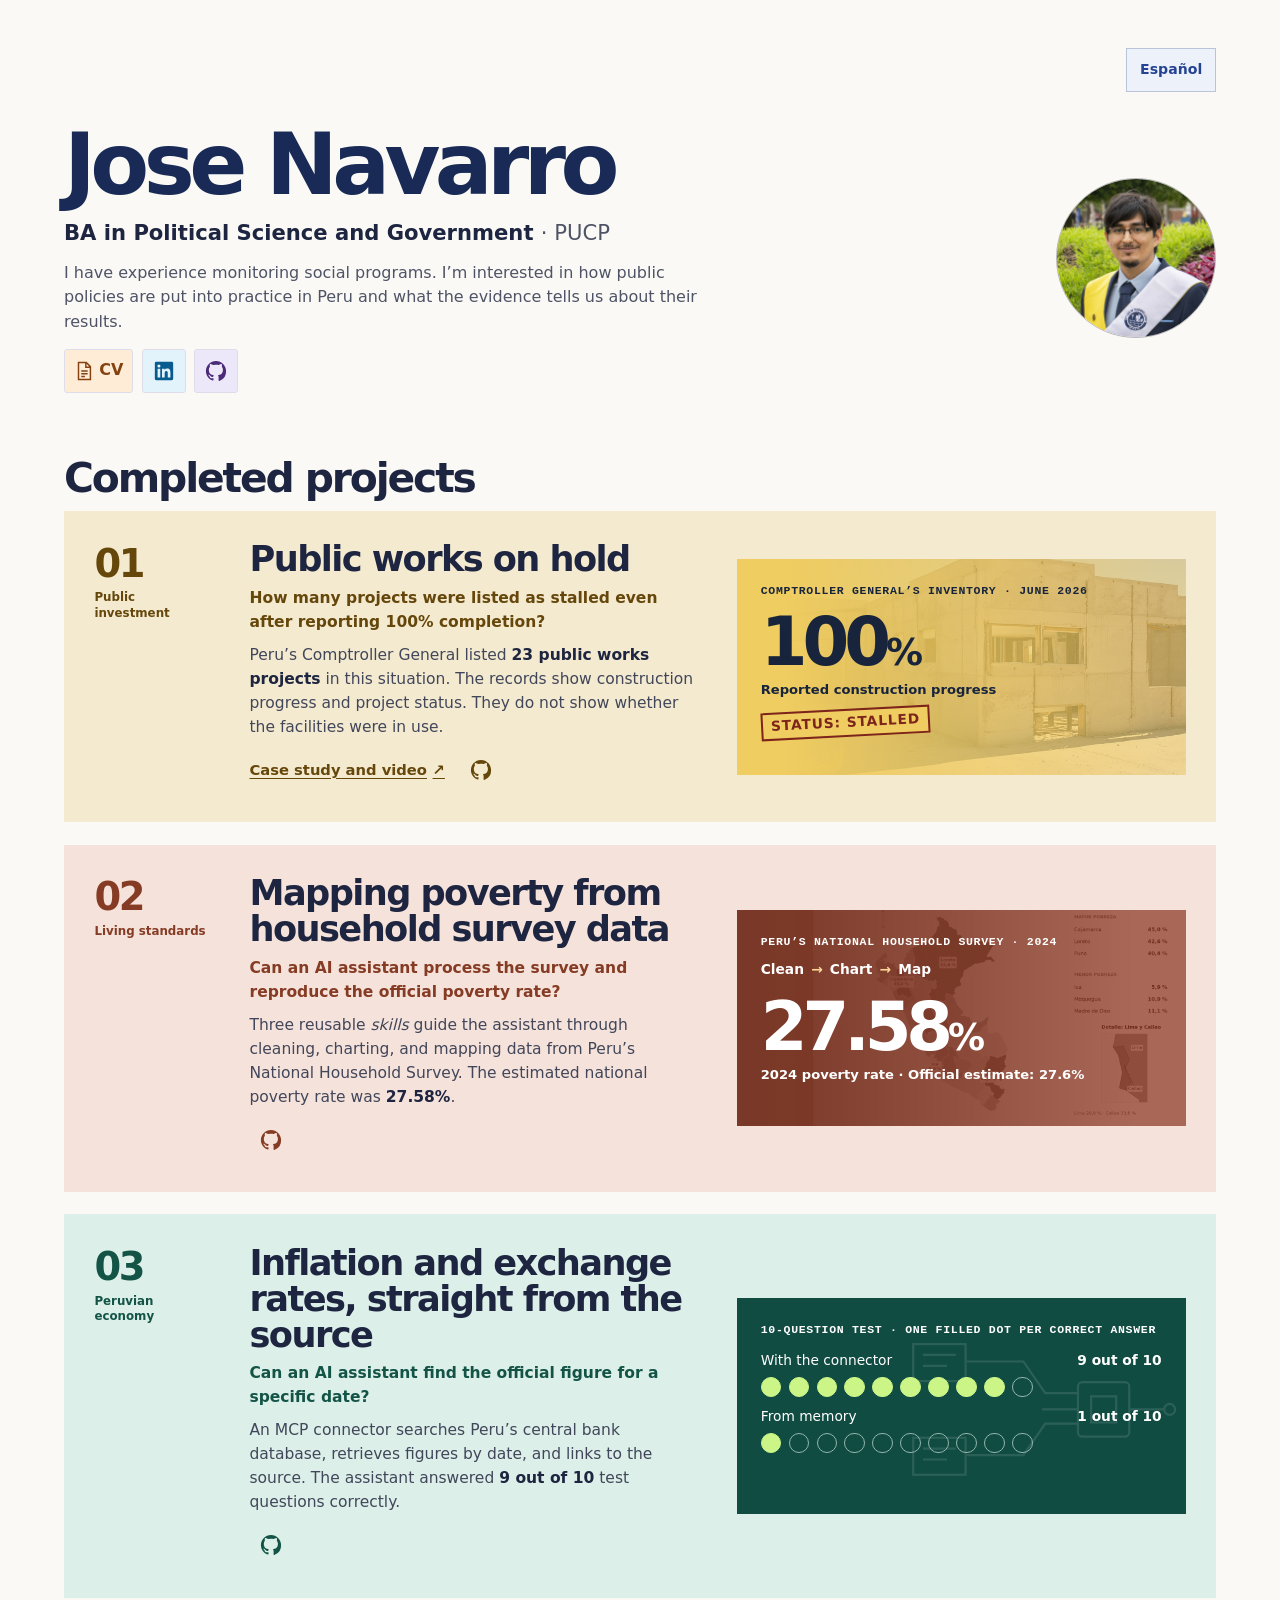
==== en.html @ 553dbb4b "Agregar versión en inglés e iconos de GitHub por proyecto" ====
<!doctype html>
<html lang="en">
<head>
  <meta charset="utf-8">
  <meta name="viewport" content="width=device-width, initial-scale=1">
  <meta name="description" content="Jose Navarro holds a bachelor’s degree in Political Science and Government from PUCP. His projects cover public investment, poverty, and the Peruvian economy.">
  <title>Jose Navarro · Portfolio</title>
  <style>
:root{color-scheme:light;--paper:#faf9f5;--ink:#1d2540;--quiet:#4e5366;--rule:#b9b9ba;--link:#254393}
*{box-sizing:border-box}
body{margin:0;background:var(--paper);color:var(--ink);font:1rem/1.55 system-ui,sans-serif}
a{color:var(--link);text-underline-offset:.19em}
a:hover{color:#912c19}
a:focus-visible{outline:3px solid #a73b24;outline-offset:4px}
.skip{position:absolute;top:.6rem;left:.6rem;z-index:2;background:white;padding:.7rem;transform:translateY(-180%)}
.skip:focus{transform:none}
.page{max-width:82rem;margin:auto;padding:clamp(1.15rem,4vw,3rem) clamp(1rem,5vw,4rem) 3rem}
h1,h2,h3,p,figure{margin:0}
.intro{display:grid;grid-template-columns:minmax(0,1fr) clamp(5rem,15vw,10rem);align-items:center;gap:1rem 2rem;padding:clamp(.7rem,3vw,2rem) 0 clamp(1.1rem,3vw,2rem)}
h1{font-size:clamp(2.2rem,6.7vw,5.65rem);line-height:.95;letter-spacing:-.065em;font-weight:850}
.degree{font-size:clamp(1.02rem,2.1vw,1.32rem);font-weight:720;margin-top:.7rem}
.degree span{color:var(--quiet);white-space:nowrap;font-weight:500}
.bio{max-width:40rem;margin-top:.7rem;color:var(--quiet)}
.portrait{width:100%;height:auto;aspect-ratio:1;object-fit:cover;border-radius:50%;border:1px solid var(--rule)}
.contacts{display:flex;gap:.55rem;margin-top:.85rem}
.contacts a{display:inline-flex;align-items:center;justify-content:center;gap:.25rem;min-width:44px;min-height:44px;padding:0 .52rem;color:var(--ink);border:1px solid var(--rule);border-radius:3px;text-decoration:none}
.contacts a:hover{background:#e5eaf7;color:var(--link)}
.contacts svg{width:22px;height:22px}
.contacts .cv{font-weight:750}
h1{color:#182a55}
.contacts a{border-color:#dfddea}
.contacts .cv{background:#ffecd6;color:#854211}
.contacts a[aria-label="LinkedIn"]{background:#e3f3fc;color:#075b8f}
.contacts a[aria-label="GitHub"]{background:#ede7fa;color:#4b2b77}
.contacts a:hover{outline:2px solid currentColor;outline-offset:2px}
#projects{padding-top:clamp(1rem,3vw,2rem)}
.section-heading{margin:0 0 .7rem}
.section-heading h2{font-size:clamp(1.55rem,3.4vw,2.55rem);line-height:1.06;letter-spacing:-.052em}
.projects{display:grid;gap:clamp(.85rem,1.8vw,1.4rem)}
.project{display:grid;grid-template-columns:minmax(5rem, .26fr) minmax(0,1fr) minmax(0,1fr);gap:clamp(.9rem,3vw,2.5rem);align-items:center;padding:clamp(.9rem,2.7vw,1.9rem);background:var(--project-paper)}

.works{--dark:#65470b;--project-paper:#f4ead0;--picture:url('obra-referencial.jpg')}
.poverty{--dark:#853b24;--project-paper:#f5e2da;--picture:url('enaho.png')}
.economy{--dark:#135447;--project-paper:#dcefe8;--picture:url('flujo-bcrp.svg')}
.category{display:grid;gap:.45rem;align-self:start;font-size:.74rem;font-weight:700;color:var(--dark);line-height:1.3;padding-top:.2rem}
.category span{font-size:clamp(1.6rem,3vw,2.65rem);font-weight:760;line-height:1;font-variant-numeric:tabular-nums;letter-spacing:-.06em}
.project-text{display:grid;gap:.55rem;align-content:center}
.project h3{font-size:clamp(1.45rem,2.75vw,2.45rem);line-height:1.02;letter-spacing:-.045em}
.project-text>p{font-size:.97rem;color:#41465a}
.project-text>p.question{font-weight:650;color:var(--dark)}
.project strong{color:var(--ink)}
.evidence{isolation:isolate;position:relative;overflow:hidden;display:grid;gap:.45rem;align-content:start;min-height:13.5rem;padding:clamp(1rem,2vw,1.5rem);color:#fff;line-height:1.28;font-size:.86rem}
.evidence figcaption{font:700 .72rem/1.35 ui-monospace,Consolas,monospace;letter-spacing:.06em;text-transform:uppercase}
.works-visual{background:#f0cd61;color:#17243c}
.works-visual::before,.survey-visual::before,.answers-visual::before{content:"";position:absolute;inset:0;z-index:-1;background-size:cover;background-repeat:no-repeat}
.works-visual::before{background-image:linear-gradient(90deg,#f0cd61 11%,transparent 94%),var(--picture);background-position:center,center 61%;opacity:.37}
.progress-number,.survey-number{font-size:clamp(2.9rem,5.4vw,4.2rem);font-weight:850;letter-spacing:-.075em;line-height:.95;font-variant-numeric:tabular-nums}
.progress-number{margin-top:.35rem}
.progress-number span,.survey-number span{font-size:.55em;letter-spacing:0}
.record-label{font-size:.82rem;font-weight:650}
.stamp{justify-self:start;margin-top:.2rem;padding:.2rem .5rem;border:2px solid #7d251b;color:#7d251b;background:#f0cd61;font-weight:820;letter-spacing:.065em;transform:rotate(-3deg)}
.survey-visual{background:#8c351e}
.survey-visual::before{background-image:linear-gradient(90deg,#8c351e 6%,transparent 88%),var(--picture);background-position:center,right 48%;background-size:cover,83% auto;opacity:.25;filter:grayscale(1)}
.workflow{list-style:none;padding:0;margin:.22rem 0;display:flex;flex-wrap:wrap;gap:.2rem .45rem;font-weight:690}
.workflow li+li::before{content:"→";margin-right:.45rem;color:#ffd698}
.survey-number{margin-top:.45rem}
.answers-visual{background:#114c43}
.answers-visual::before{background-image:var(--picture);background-position:right bottom;background-size:auto 96%;opacity:.11}
.dot-score{display:grid;gap:.45rem;margin-top:.45rem}
.dot-score>div:not(.dot-row){display:flex;justify-content:space-between;gap:.4rem}
.dot-score b{white-space:nowrap}
.dot-row{display:grid;grid-template-columns:repeat(10,minmax(0,1fr));gap:clamp(.15rem,.7vw,.45rem);max-width:17rem;margin-bottom:.2rem}
.dot-row i{aspect-ratio:1;display:block;border-radius:50%;border:1px solid #93b5ad}
.dot-row.nine i:nth-child(-n+9),.dot-row.one i:first-child{background:#cbf687;border-color:#cbf687}
.project-links{display:flex;flex-wrap:wrap;gap:.15rem .9rem}
.project .project-links a{color:var(--dark);text-decoration-thickness:1px}.project .project-links a:hover{text-decoration-thickness:2px}
.project-links a,.back{display:inline-flex;align-items:center;gap:.35rem;min-height:44px;font-weight:700;font-size:.92rem}
@media(max-width:880px){
  .project{grid-template-columns:minmax(0,1fr) minmax(0,1fr);gap:.65rem 1rem}
  .category{grid-column:1/-1;display:flex;align-items:baseline;gap:.5rem}
  .category span{font-size:1.15rem;letter-spacing:-.02em}
}
@media(max-width:620px){.project{grid-template-columns:minmax(0,1fr);gap:.55rem}.project-text{gap:.45rem}.evidence{min-height:12.7rem}}
@media(max-width:440px){.intro{grid-template-columns:minmax(0,1fr) 3.85rem;gap:.65rem;align-items:start}.portrait{margin-top:.15rem}.bio{font-size:.95rem}.degree span{white-space:normal}}
  .language-nav{display:flex;justify-content:flex-end}
.language-toggle{display:inline-flex;min-height:44px;align-items:center;padding:0 .8rem;border:1px solid #b9c4d9;color:#254393;background:#edf1fa;font-weight:700;font-size:.88rem;text-decoration:none}
.language-toggle:hover{background:#dfe8fa;color:#182a55}
.project-links .code-icon{min-width:44px;justify-content:center}.code-icon svg{width:22px;height:22px}.code-icon:hover{background:#ffffff80}
</style>
<link rel="alternate" hreflang="es" href="./">
</head>
<body>
  <a class="skip" href="#projects">Skip to projects</a>
  <main class="page">
    <nav class="language-nav" aria-label="Language"><a class="language-toggle" href="./" lang="es" hreflang="es">Español</a></nav>
    <header class="intro">
      <div class="identity">
        <h1>Jose Navarro</h1>
        <p class="degree">BA in Political Science and Government <span>· PUCP</span></p>
        <p class="bio">I have experience monitoring social programs. I’m interested in how public policies are put into practice in Peru and what the evidence tells us about their results.</p>
        <div class="contacts" aria-label="CV and professional profiles">
          <a class="cv" href="cv-jose-navarro.pdf" aria-label="CV (PDF, in Spanish)">
            <svg viewBox="0 0 24 24" aria-hidden="true" fill="none" stroke="currentColor" stroke-width="1.6"><path d="M6 2.75h8.5L19 7.25v14H6zM14 3v5h5M9 12h7M9 15h7M9 18h4"/></svg>
            <span>CV</span>
          </a>
          <a href="https://www.linkedin.com/in/jpnavarro22/" aria-label="LinkedIn">
            <svg viewBox="0 0 24 24" aria-hidden="true" fill="currentColor"><path d="M20.45 2H3.55C2.69 2 2 2.68 2 3.53v16.94c0 .85.69 1.53 1.55 1.53h16.9c.86 0 1.55-.68 1.55-1.53V3.53c0-.85-.69-1.53-1.55-1.53ZM7.93 19H5V9.53h2.93V19ZM6.47 8.24a1.7 1.7 0 1 1 0-3.4 1.7 1.7 0 0 1 0 3.4ZM19 19h-2.93v-4.61c0-1.1-.02-2.52-1.53-2.52-1.54 0-1.78 1.2-1.78 2.44V19H9.83V9.53h2.81v1.29h.04a3.08 3.08 0 0 1 2.77-1.52c2.96 0 3.55 1.95 3.55 4.49V19Z"/></svg>
          </a>
          <a href="https://github.com/bocchienjoyer" aria-label="GitHub">
            <svg viewBox="0 0 24 24" aria-hidden="true" fill="currentColor"><path d="M12 1C5.923 1 1 5.923 1 12c0 4.867 3.149 8.979 7.521 10.436.55.096.756-.233.756-.522 0-.262-.014-1.128-.014-2.049-3.025.564-3.809-.742-4.057-1.43-.124-.317-.66-1.293-1.127-1.554-.385-.207-.935-.715-.014-.729.866-.014 1.485.797 1.691 1.128.99 1.663 2.571 1.196 3.204.907.096-.715.385-1.196.701-1.471-2.681-.302-5.486-1.34-5.486-5.966 0-1.32.467-2.406 1.237-3.258-.124-.302-.55-1.54.124-3.19 0 0 1.003-.316 3.3 1.238a11.45 11.45 0 0 1 3.025-.407c1.031 0 2.062.138 3.025.407 2.296-1.568 3.3-1.238 3.3-1.238.674 1.65.248 2.888.124 3.19.77.852 1.237 1.924 1.237 3.258 0 4.64-2.819 5.664-5.5 5.966.44.385.825 1.114.825 2.255 0 1.636-.014 2.956-.014 3.368 0 .289.206.632.756.522A11.02 11.02 0 0 0 23 12c0-6.077-4.923-11-11-11Z"/></svg>
          </a>
        </div>
      </div>
      <img class="portrait" src="retrato.jpg" alt="Jose Navarro at his graduation" width="160" height="160">
    </header>
    <section id="projects" aria-labelledby="titulo-proyectos">
      <div class="section-heading"><h2 id="titulo-proyectos">Completed projects</h2></div>
      <div class="projects">
        <article class="project works">
          <p class="category"><span>01</span> Public investment</p>
          <div class="project-text">
            <h3>Public works on hold</h3>
            <p class="question">How many projects were listed as stalled even after reporting 100% completion?</p>
            <p>Peru’s Comptroller General listed <strong>23 public works projects</strong> in this situation. The records show construction progress and project status. They do not show whether the facilities were in use.</p>
            <div class="project-links"><a href="obras-en.html">Case study and video <span aria-hidden="true">↗</span></a><a class="code-icon" href="https://github.com/bocchienjoyer/python_intermedio/tree/main/tarea_3" aria-label="Public works project code on GitHub"><svg viewBox="0 0 24 24" aria-hidden="true" fill="currentColor"><path d="M12 1C5.923 1 1 5.923 1 12c0 4.867 3.149 8.979 7.521 10.436.55.096.756-.233.756-.522 0-.262-.014-1.128-.014-2.049-3.025.564-3.809-.742-4.057-1.43-.124-.317-.66-1.293-1.127-1.554-.385-.207-.935-.715-.014-.729.866-.014 1.485.797 1.691 1.128.99 1.663 2.571 1.196 3.204.907.096-.715.385-1.196.701-1.471-2.681-.302-5.486-1.34-5.486-5.966 0-1.32.467-2.406 1.237-3.258-.124-.302-.55-1.54.124-3.19 0 0 1.003-.316 3.3 1.238a11.45 11.45 0 0 1 3.025-.407c1.031 0 2.062.138 3.025.407 2.296-1.568 3.3-1.238 3.3-1.238.674 1.65.248 2.888.124 3.19.77.852 1.237 1.924 1.237 3.258 0 4.64-2.819 5.664-5.5 5.966.44.385.825 1.114.825 2.255 0 1.636-.014 2.956-.014 3.368 0 .289.206.632.756.522A11.02 11.02 0 0 0 23 12c0-6.077-4.923-11-11-11Z"/></svg></a></div>
          </div>
          <figure class="evidence works-visual">
            <figcaption>Comptroller General’s inventory · June 2026</figcaption>
            <div class="progress-number">100<span>%</span></div>
            <div class="record-label">Reported construction progress</div>
            <div class="stamp">STATUS: STALLED</div>
          </figure>
        </article>
        <article class="project poverty">
          <p class="category"><span>02</span> Living standards</p>
          <div class="project-text">
            <h3>Mapping poverty from household survey data</h3>
            <p class="question">Can an AI assistant process the survey and reproduce the official poverty rate?</p>
            <p>Three reusable <em>skills</em> guide the assistant through cleaning, charting, and mapping data from Peru’s National Household Survey. The estimated national poverty rate was <strong>27.58%</strong>.</p>
            <div class="project-links"><a class="code-icon" href="https://github.com/bocchienjoyer/enaho_skills" aria-label="Poverty mapping project code on GitHub"><svg viewBox="0 0 24 24" aria-hidden="true" fill="currentColor"><path d="M12 1C5.923 1 1 5.923 1 12c0 4.867 3.149 8.979 7.521 10.436.55.096.756-.233.756-.522 0-.262-.014-1.128-.014-2.049-3.025.564-3.809-.742-4.057-1.43-.124-.317-.66-1.293-1.127-1.554-.385-.207-.935-.715-.014-.729.866-.014 1.485.797 1.691 1.128.99 1.663 2.571 1.196 3.204.907.096-.715.385-1.196.701-1.471-2.681-.302-5.486-1.34-5.486-5.966 0-1.32.467-2.406 1.237-3.258-.124-.302-.55-1.54.124-3.19 0 0 1.003-.316 3.3 1.238a11.45 11.45 0 0 1 3.025-.407c1.031 0 2.062.138 3.025.407 2.296-1.568 3.3-1.238 3.3-1.238.674 1.65.248 2.888.124 3.19.77.852 1.237 1.924 1.237 3.258 0 4.64-2.819 5.664-5.5 5.966.44.385.825 1.114.825 2.255 0 1.636-.014 2.956-.014 3.368 0 .289.206.632.756.522A11.02 11.02 0 0 0 23 12c0-6.077-4.923-11-11-11Z"/></svg></a></div>
          </div>
          <figure class="evidence survey-visual">
            <figcaption>Peru’s National Household Survey · 2024</figcaption>
            <ol class="workflow"><li>Clean</li><li>Chart</li><li>Map</li></ol>
            <div class="survey-number">27.58<span>%</span></div>
            <div class="record-label">2024 poverty rate · Official estimate: 27.6%</div>
          </figure>
        </article>
        <article class="project economy">
          <p class="category"><span>03</span> Peruvian economy</p>
          <div class="project-text">
            <h3>Inflation and exchange rates, straight from the source</h3>
            <p class="question">Can an AI assistant find the official figure for a specific date?</p>
            <p>An MCP connector searches Peru’s central bank database, retrieves figures by date, and links to the source. The assistant answered <strong>9 out of 10</strong> test questions correctly.</p>
            <div class="project-links"><a class="code-icon" href="https://github.com/bocchienjoyer/mcp-bcrp" aria-label="Central bank connector code on GitHub"><svg viewBox="0 0 24 24" aria-hidden="true" fill="currentColor"><path d="M12 1C5.923 1 1 5.923 1 12c0 4.867 3.149 8.979 7.521 10.436.55.096.756-.233.756-.522 0-.262-.014-1.128-.014-2.049-3.025.564-3.809-.742-4.057-1.43-.124-.317-.66-1.293-1.127-1.554-.385-.207-.935-.715-.014-.729.866-.014 1.485.797 1.691 1.128.99 1.663 2.571 1.196 3.204.907.096-.715.385-1.196.701-1.471-2.681-.302-5.486-1.34-5.486-5.966 0-1.32.467-2.406 1.237-3.258-.124-.302-.55-1.54.124-3.19 0 0 1.003-.316 3.3 1.238a11.45 11.45 0 0 1 3.025-.407c1.031 0 2.062.138 3.025.407 2.296-1.568 3.3-1.238 3.3-1.238.674 1.65.248 2.888.124 3.19.77.852 1.237 1.924 1.237 3.258 0 4.64-2.819 5.664-5.5 5.966.44.385.825 1.114.825 2.255 0 1.636-.014 2.956-.014 3.368 0 .289.206.632.756.522A11.02 11.02 0 0 0 23 12c0-6.077-4.923-11-11-11Z"/></svg></a></div>
          </div>
          <figure class="evidence answers-visual">
            <figcaption>10-question test · one filled dot per correct answer</figcaption>
            <div class="dot-score">
              <div><span>With the connector</span><b>9 out of 10</b></div>
              <div class="dot-row nine" aria-hidden="true"><i></i><i></i><i></i><i></i><i></i><i></i><i></i><i></i><i></i><i></i></div>
              <div><span>From memory</span><b>1 out of 10</b></div>
              <div class="dot-row one" aria-hidden="true"><i></i><i></i><i></i><i></i><i></i><i></i><i></i><i></i><i></i><i></i></div>
            </div>
          </figure>
        </article>
      </div>
    </section>
  </main>
</body>
</html>
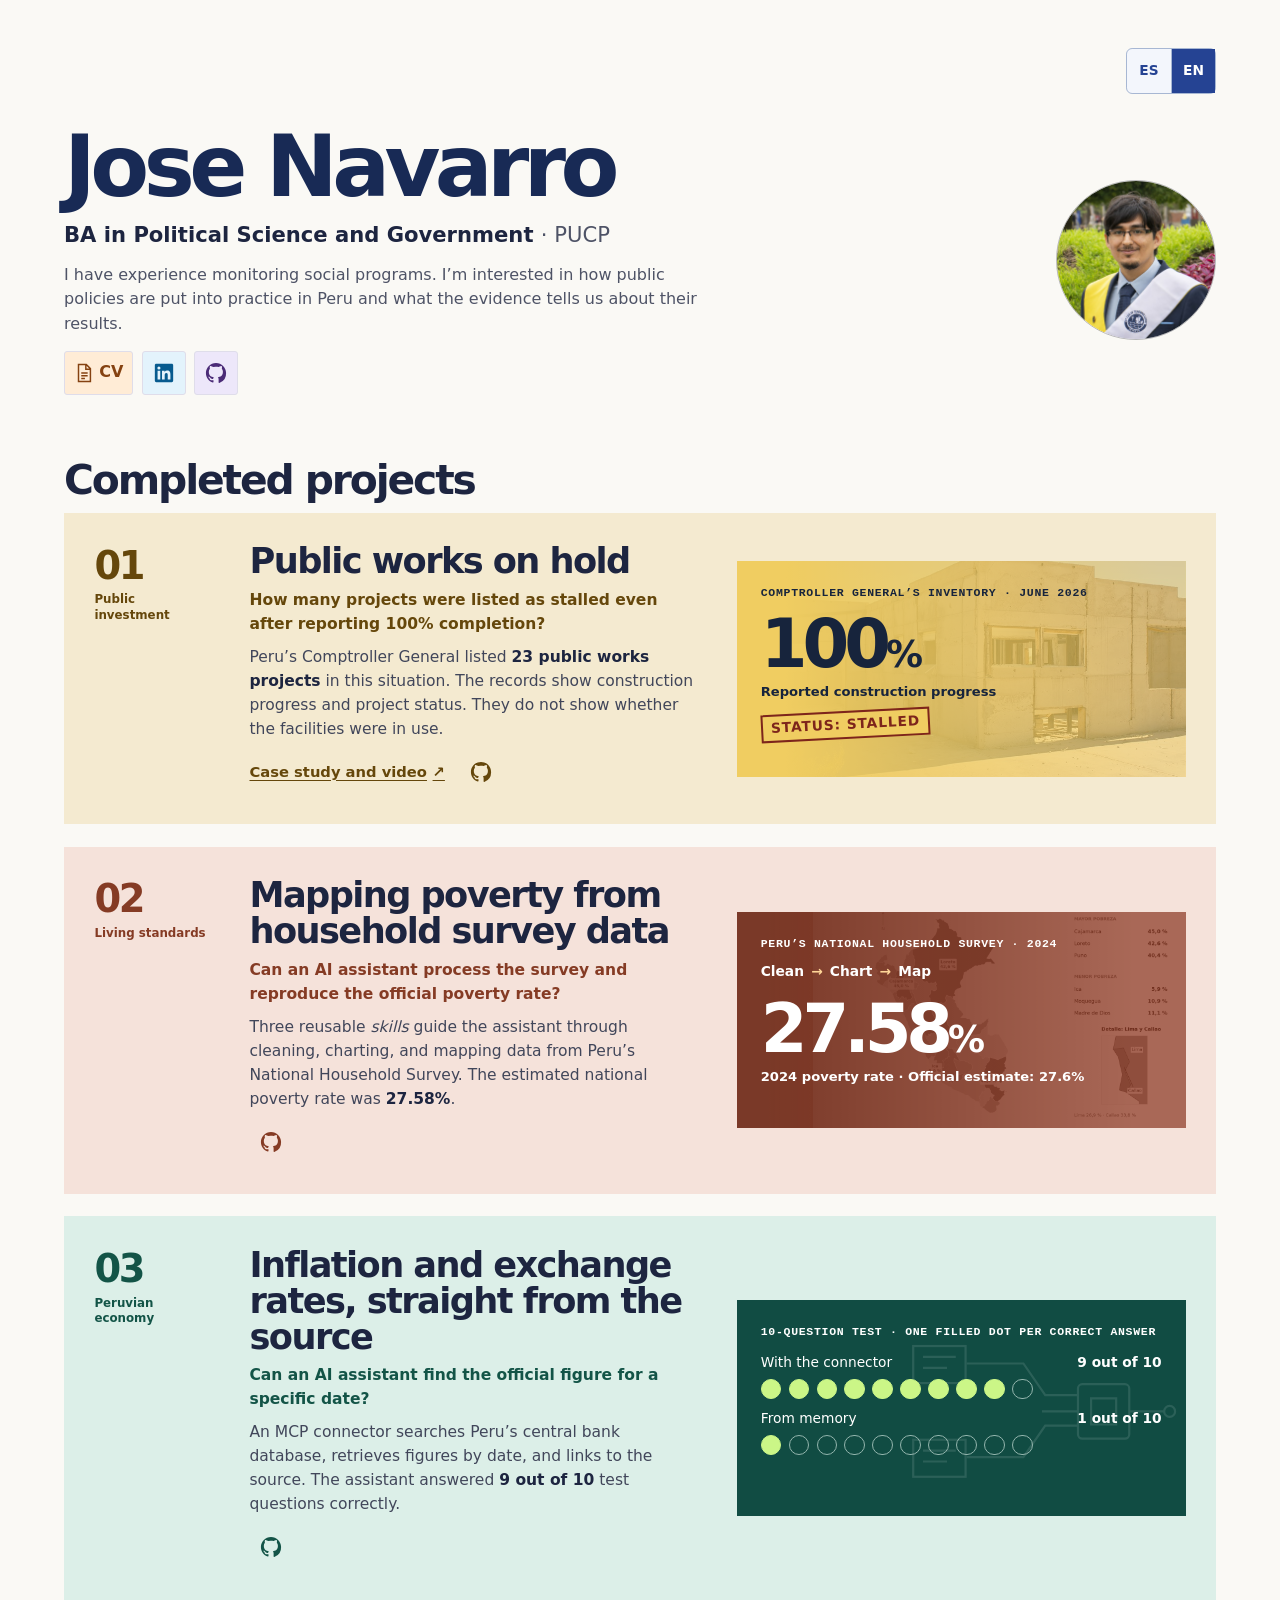
==== commit 0fa44418: "Usar un selector ES y EN con rutas directas" ====
--- a/en.html
+++ b/en.html
@@ -83,8 +83,12 @@
 @media(max-width:620px){.project{grid-template-columns:minmax(0,1fr);gap:.55rem}.project-text{gap:.45rem}.evidence{min-height:12.7rem}}
 @media(max-width:440px){.intro{grid-template-columns:minmax(0,1fr) 3.85rem;gap:.65rem;align-items:start}.portrait{margin-top:.15rem}.bio{font-size:.95rem}.degree span{white-space:normal}}
   .language-nav{display:flex;justify-content:flex-end}
-.language-toggle{display:inline-flex;min-height:44px;align-items:center;padding:0 .8rem;border:1px solid #b9c4d9;color:#254393;background:#edf1fa;font-weight:700;font-size:.88rem;text-decoration:none}
-.language-toggle:hover{background:#dfe8fa;color:#182a55}
+.language-switch{display:inline-flex;border:1px solid #a7b7d3;background:#f3f6fc;border-radius:.38rem}
+.language-toggle{display:grid;min-width:44px;min-height:44px;place-items:center;color:#254393;font-weight:750;font-size:.86rem;text-decoration:none}
+.language-toggle+.language-toggle{border-left:1px solid #a7b7d3}
+.language-toggle:hover{background:#e0eafa;color:#182a55}
+.language-toggle[aria-current="page"]{background:#254393;color:#fff}
+.language-toggle:focus-visible{position:relative;z-index:1}
 .project-links .code-icon{min-width:44px;justify-content:center}.code-icon svg{width:22px;height:22px}.code-icon:hover{background:#ffffff80}
 </style>
 <link rel="alternate" hreflang="es" href="./">
@@ -92,7 +96,7 @@
 <body>
   <a class="skip" href="#projects">Skip to projects</a>
   <main class="page">
-    <nav class="language-nav" aria-label="Language"><a class="language-toggle" href="./" lang="es" hreflang="es">Español</a></nav>
+    <nav class="language-nav" aria-label="Language"><span class="language-switch"><a class="language-toggle" href="/" lang="es" hreflang="es" aria-label="Español">ES</a><a class="language-toggle" href="/en.html" lang="en" hreflang="en" aria-label="English" aria-current="page">EN</a></span></nav>
     <header class="intro">
       <div class="identity">
         <h1>Jose Navarro</h1>
